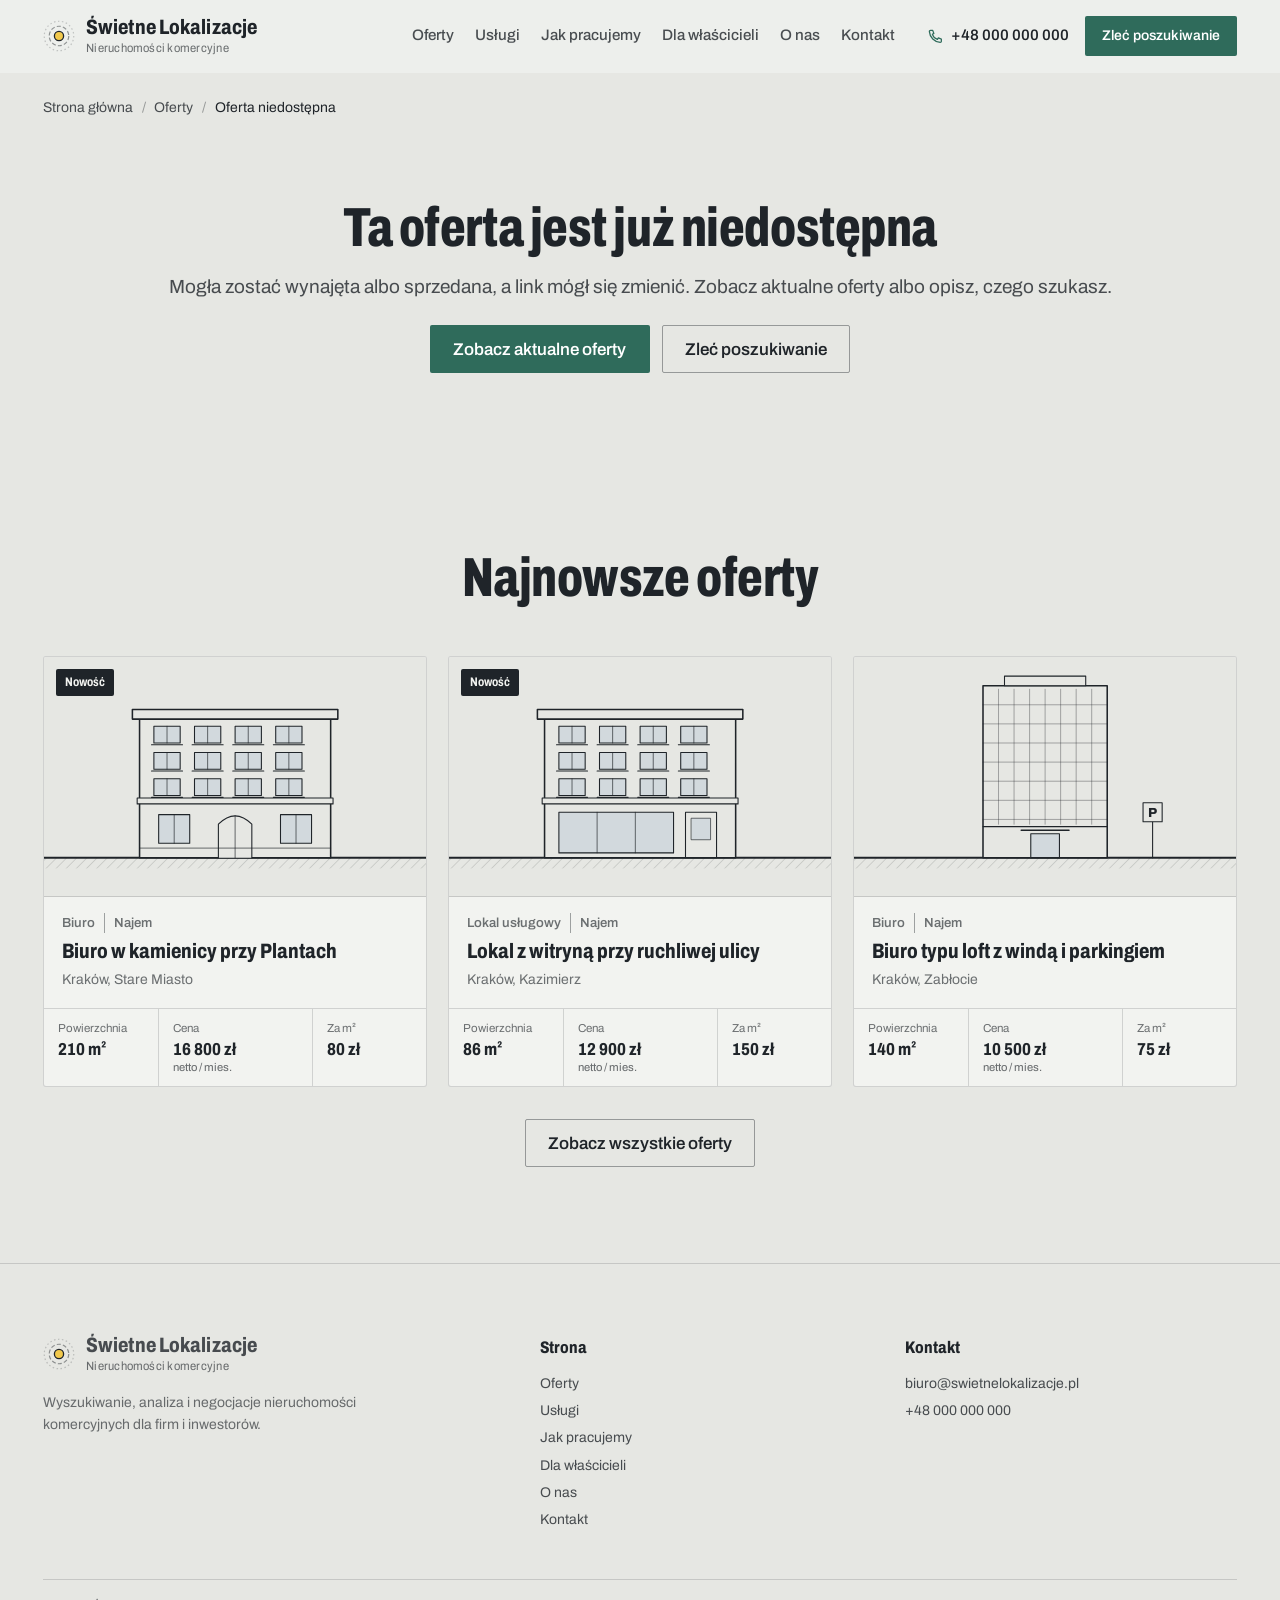
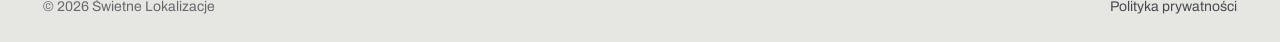
==== oferta.html @ 5cd1bf62 "etap 3" ====
<!doctype html>
<html lang="pl">
<head>
  <meta charset="utf-8">
  <meta name="viewport" content="width=device-width, initial-scale=1">
  <title>Oferta | Świetne Lokalizacje</title>
  <meta name="description" content="Oferta nieruchomości komercyjnej: parametry, opis, lokalizacja i kontakt z biurem.">
  <meta name="theme-color" content="#e6e7e3">
  <link rel="preload" href="fonts/archivo-latin.woff2" as="font" type="font/woff2" crossorigin>
  <link rel="stylesheet" href="css/tokens.css">
  <link rel="stylesheet" href="css/base.css">
  <link rel="stylesheet" href="css/header.css">
  <link rel="stylesheet" href="css/sections.css">
  <link rel="stylesheet" href="css/offers.css">
  <script src="js/offers-data.js" defer></script>
  <script src="js/offers-core.js" defer></script>
  <script src="js/header.js" defer></script>
  <script src="js/offer-detail.js" defer></script>
</head>
<body>
  <svg width="0" height="0" style="position:absolute" aria-hidden="true" focusable="false"><defs><pattern id="hatch-sm" width="6" height="6" patternUnits="userSpaceOnUse" patternTransform="rotate(45)"><line x1="0" y1="0" x2="0" y2="6" style="stroke:#1f2429;stroke-opacity:.32;stroke-width:.7"/></pattern></defs></svg>
  <a class="skip-link" href="#main">Przejdź do treści</a>

  <header class="site-header" data-header>
    <div class="site-header__inner">
      <!-- Znak i nazwa tymczasowe: do podmiany na logo klienta -->
      <a class="brand" href="index.html" aria-label="Świetne Lokalizacje, strona główna">
        <svg class="brand__mark" viewBox="0 0 32 32" aria-hidden="true">
          <circle cx="16" cy="16" r="14.75" fill="none" stroke="currentColor" stroke-opacity="0.22" stroke-width="1.2" stroke-dasharray="1.5 2.5"/>
          <circle cx="16" cy="16" r="9.75" fill="none" stroke="currentColor" stroke-opacity="0.45" stroke-width="1.2" stroke-dasharray="4 2.2"/>
          <circle cx="16" cy="16" r="4.6" fill="#f2c94c" stroke="currentColor" stroke-width="1.3"/>
        </svg>
        <span class="brand__text">
          <span class="brand__name">Świetne Lokalizacje</span>
          <span class="brand__tag">Nieruchomości komercyjne</span>
        </span>
      </a>

      <nav class="nav" aria-label="Główna nawigacja">
        <ul class="nav__list">
          <li><a href="oferty.html" aria-current="page">Oferty</a></li>
          <li><a href="index.html#uslugi">Usługi</a></li>
          <li><a href="index.html#jak-pracujemy">Jak pracujemy</a></li>
          <li><a href="index.html#dla-wlascicieli">Dla właścicieli</a></li>
          <li><a href="index.html#o-nas">O nas</a></li>
          <li><a href="index.html#kontakt">Kontakt</a></li>
        </ul>
      </nav>

      <div class="header-actions">
        <!-- Numer tymczasowy: do uzupełnienia danymi biura -->
        <a class="header-phone" href="tel:+48000000000" aria-label="Zadzwoń: +48 000 000 000">
          <svg viewBox="0 0 24 24" aria-hidden="true" fill="none" stroke="currentColor" stroke-width="1.8" stroke-linecap="round" stroke-linejoin="round"><path d="M5 3.5h3.2l1.6 4.2-2.1 1.4a11.5 11.5 0 0 0 7.2 7.2l1.4-2.1 4.2 1.6V19a1.6 1.6 0 0 1-1.7 1.6A16.6 16.6 0 0 1 3.4 5.2 1.6 1.6 0 0 1 5 3.5Z"/></svg>
          <span>+48&nbsp;000&nbsp;000&nbsp;000</span>
        </a>
        <a class="btn btn--primary btn--sm" href="index.html?cel=szukam#kontakt">Zleć poszukiwanie</a>
        <button class="nav-toggle" type="button" aria-expanded="false" aria-controls="mobile-menu" data-nav-toggle>
          <span class="nav-toggle__bars" aria-hidden="true"></span>
          <span data-nav-label>Menu</span>
        </button>
      </div>
    </div>

    <div class="mobile-menu" id="mobile-menu" hidden>
      <ul class="mobile-menu__list">
        <li><a href="oferty.html" aria-current="page">Oferty</a></li>
        <li><a href="index.html#uslugi">Usługi</a></li>
        <li><a href="index.html#jak-pracujemy">Jak pracujemy</a></li>
        <li><a href="index.html#dla-wlascicieli">Dla właścicieli</a></li>
        <li><a href="index.html#o-nas">O nas</a></li>
        <li><a href="index.html#kontakt">Kontakt</a></li>
      </ul>
      <div class="mobile-menu__actions">
        <a class="btn btn--primary" href="index.html?cel=szukam#kontakt">Zleć poszukiwanie</a>
        <a class="header-phone" href="tel:+48000000000">
          <svg viewBox="0 0 24 24" aria-hidden="true" fill="none" stroke="currentColor" stroke-width="1.8" stroke-linecap="round" stroke-linejoin="round"><path d="M5 3.5h3.2l1.6 4.2-2.1 1.4a11.5 11.5 0 0 0 7.2 7.2l1.4-2.1 4.2 1.6V19a1.6 1.6 0 0 1-1.7 1.6A16.6 16.6 0 0 1 3.4 5.2 1.6 1.6 0 0 1 5 3.5Z"/></svg>
          <span>+48&nbsp;000&nbsp;000&nbsp;000</span>
        </a>
      </div>
    </div>
  </header>

  <main id="main" class="offer-page" data-offer-page>
    <div class="container">
      <nav class="crumbs" aria-label="Ścieżka"><a href="index.html">Strona główna</a><a href="oferty.html" data-back>Oferty</a><span aria-current="page" data-o="crumb">Oferta</span></nav>
      <div data-o-body>
        <div class="offer-notice" data-o-notice role="note" hidden></div>
        <header class="offer-head">
          <p class="offer-head__meta" data-o="meta"></p>
          <h1 class="offer-head__title" data-o="title"></h1>
          <p class="offer-head__place" data-o="place"></p>
        </header>

        <div class="offer-layout">
          <div class="offer-main">
            <section class="gallery" aria-label="Galeria" data-gallery>
              <div class="gallery__stage" data-g-stage tabindex="0" role="group" aria-roledescription="galeria" aria-label="Galeria oferty. Strzałki zmieniają obraz, Enter otwiera pełny ekran.">
                <div class="gallery__item" data-g-item></div>
                <button class="gallery__nav gallery__nav--prev" type="button" data-g-prev aria-label="Poprzedni obraz"><svg viewBox="0 0 16 16" aria-hidden="true" fill="none" stroke="currentColor" stroke-width="1.7" stroke-linecap="round" stroke-linejoin="round"><path d="M10 3.5 5.5 8l4.5 4.5"/></svg></button>
                <button class="gallery__nav gallery__nav--next" type="button" data-g-next aria-label="Następny obraz"><svg viewBox="0 0 16 16" aria-hidden="true" fill="none" stroke="currentColor" stroke-width="1.7" stroke-linecap="round" stroke-linejoin="round"><path d="M6 3.5 10.5 8 6 12.5"/></svg></button>
                <button class="gallery__zoom" type="button" data-g-open aria-label="Pokaż na pełnym ekranie"><svg viewBox="0 0 16 16" aria-hidden="true" fill="none" stroke="currentColor" stroke-width="1.6" stroke-linecap="round" stroke-linejoin="round"><path d="M2.5 6V2.5H6M10 2.5h3.5V6M13.5 10v3.5H10M6 13.5H2.5V10"/></svg><span>Powiększ</span></button>
                <span class="gallery__count" data-g-count></span>
              </div>
              <p class="gallery__caption" data-g-caption></p>
              <div class="gallery__thumbs" data-g-thumbs role="group" aria-label="Miniatury"></div>
              <p class="gallery__note" data-g-note>Rysunki poglądowe. Zdjęcia pojawią się, gdy biuro doda je do oferty.</p>
            </section>

            <section class="offer-section" aria-labelledby="h-params">
              <h2 class="offer-section__title" id="h-params">Parametry</h2>
              <div class="params" data-o="params"></div>
            </section>

            <section class="offer-section" aria-labelledby="h-desc">
              <h2 class="offer-section__title" id="h-desc">Opis</h2>
              <div class="offer-desc" data-o="desc"></div>
              <ul class="features" data-o="features"></ul>
            </section>

            <section class="offer-section" aria-labelledby="h-loc">
              <h2 class="offer-section__title" id="h-loc">Lokalizacja</h2>
              <p class="loc-note" data-o="locnote"></p>
              <dl class="loc-grid" data-o="loc"></dl>
              <div class="map" data-map role="region" aria-label="Mapa okolicy, lokalizacja przybliżona"></div>
            </section>
          </div>

          <aside class="offer-aside" aria-label="Cena i kontakt">
            <div class="price-card">
              <p class="price-card__deal" data-o="deal"></p>
              <p class="price-card__price" data-o="price"></p>
              <p class="price-card__note" data-o="pricenote"></p>
              <dl class="price-card__facts" data-o="facts"></dl>
              <div class="price-card__actions" data-o-cta>
                <a class="btn btn--primary" href="#zapytanie" data-o="ask">Zapytaj o&nbsp;ofertę</a>
                <a class="btn btn--secondary" href="#" data-o="call">Zadzwoń</a>
              </div>
            </div>
            <div class="share">
              <h2 class="share__title">Wyślij komuś tę ofertę</h2>
              <div class="share__url">
                <input type="text" readonly data-share-url aria-label="Link do oferty">
                <button class="btn btn--secondary btn--sm" type="button" data-share-copy>Kopiuj link</button>
              </div>
              <div class="share__buttons">
                <a class="share__btn" href="#" data-share-wa target="_blank" rel="noopener">WhatsApp</a>
                <a class="share__btn" href="#" data-share-mail>E-mail</a>
                <a class="share__btn" href="#" data-share-sms>SMS</a>
                <button class="share__btn" type="button" data-share-native hidden>Inne aplikacje</button>
                <button class="share__btn" type="button" data-print>Drukuj lub PDF</button>
              </div>
            </div>
            <p class="offer-legal" data-o="legal"></p>
          </aside>
        </div>
      </div>
    </div>

    <section class="section section--raised" id="zapytanie" aria-labelledby="h-ask" data-o-ask>
      <div class="container split">
        <div>
          <h2 class="section-title" id="h-ask">Zapytaj o&nbsp;tę ofertę</h2>
          <p class="section-intro">Odpowiemy na pytania, prześlemy dokumenty i&nbsp;umówimy oględziny.</p>
          <p class="ask-offer" data-ask-offer></p>
          <ul class="contact-list">
            <li><span>E-mail</span><a href="#" data-ask-email></a></li>
            <li><span>Telefon</span><a href="#" data-ask-phone></a></li>
          </ul>
        </div>
        <form class="brief" data-ask novalidate>
          <div class="field-row">
            <div class="field">
              <label class="lbl" for="a-name">Imię i&nbsp;nazwisko</label>
              <input id="a-name" type="text" autocomplete="name" aria-describedby="ae-name">
              <p class="field-error" id="ae-name" data-error-for="a-name"></p>
            </div>
            <div class="field">
              <label class="lbl" for="a-company">Firma <span class="opt">(opcjonalnie)</span></label>
              <input id="a-company" type="text" autocomplete="organization">
            </div>
          </div>
          <div class="field-row">
            <div class="field">
              <label class="lbl" for="a-phone">Telefon</label>
              <input id="a-phone" type="tel" autocomplete="tel" inputmode="tel" aria-describedby="ae-phone">
              <p class="field-error" id="ae-phone" data-error-for="a-phone"></p>
            </div>
            <div class="field">
              <label class="lbl" for="a-email">E-mail</label>
              <input id="a-email" type="email" autocomplete="email" aria-describedby="ae-email">
              <p class="field-error" id="ae-email" data-error-for="a-email"></p>
            </div>
          </div>
          <div class="field">
            <label class="lbl" for="a-msg">Wiadomość</label>
            <textarea id="a-msg"></textarea>
          </div>
          <label class="consent"><input type="checkbox" id="a-consent" aria-describedby="ae-consent"><span>Zgadzam się na przetwarzanie moich danych w&nbsp;celu odpowiedzi na zapytanie. Szczegóły w&nbsp;<a href="#polityka-prywatnosci">polityce prywatności</a>.</span></label>
          <p class="field-error" id="ae-consent" data-error-for="a-consent"></p>
          <button class="btn btn--primary brief__submit" type="submit">Wyślij zapytanie</button>
          <p class="brief__status" data-ask-status role="status" aria-live="polite"></p>
        </form>
      </div>
    </section>

    <section class="section" aria-labelledby="h-similar" data-o-similar>
      <div class="container">
        <div class="section-head"><h2 class="section-title" id="h-similar">Podobne oferty</h2></div>
        <div class="offers-grid" data-o="similar"></div>
        <div class="offers-all"><a class="btn btn--secondary" href="oferty.html">Zobacz wszystkie oferty</a></div>
      </div>
    </section>

    <div class="offer-bar" data-o-bar>
      <a class="btn btn--secondary" href="#" data-o="bar-call">Zadzwoń</a>
      <a class="btn btn--primary" href="#zapytanie">Zapytaj o&nbsp;ofertę</a>
    </div>
  </main>

  <footer class="site-footer">
    <div class="container footer-grid">
      <div class="footer-about">
        <a class="brand" href="index.html" aria-label="Świetne Lokalizacje, strona główna">
          <svg class="brand__mark" viewBox="0 0 32 32" aria-hidden="true">
            <circle cx="16" cy="16" r="14.75" fill="none" stroke="currentColor" stroke-opacity="0.22" stroke-width="1.2" stroke-dasharray="1.5 2.5"/>
            <circle cx="16" cy="16" r="9.75" fill="none" stroke="currentColor" stroke-opacity="0.45" stroke-width="1.2" stroke-dasharray="4 2.2"/>
            <circle cx="16" cy="16" r="4.6" fill="#f2c94c" stroke="currentColor" stroke-width="1.3"/>
          </svg>
          <span class="brand__text">
            <span class="brand__name">Świetne Lokalizacje</span>
            <span class="brand__tag">Nieruchomości komercyjne</span>
          </span>
        </a>
        <p>Wyszukiwanie, analiza i&nbsp;negocjacje nieruchomości komercyjnych dla firm i&nbsp;inwestorów.</p>
      </div>
      <nav aria-label="Stopka">
        <h2>Strona</h2>
        <ul>
          <li><a href="oferty.html">Oferty</a></li>
          <li><a href="index.html#uslugi">Usługi</a></li>
          <li><a href="index.html#jak-pracujemy">Jak pracujemy</a></li>
          <li><a href="index.html#dla-wlascicieli">Dla właścicieli</a></li>
          <li><a href="index.html#o-nas">O nas</a></li>
          <li><a href="index.html#kontakt">Kontakt</a></li>
        </ul>
      </nav>
      <div>
        <h2>Kontakt</h2>
        <ul>
          <li><a href="mailto:biuro@swietnelokalizacje.pl">biuro@swietnelokalizacje.pl</a></li>
          <li><a href="tel:+48000000000">+48&nbsp;000&nbsp;000&nbsp;000</a></li>
        </ul>
      </div>
    </div>
    <div class="container">
      <div class="footer-bottom">
        <span>© 2026 Świetne Lokalizacje</span>
        <a href="#polityka-prywatnosci">Polityka prywatności</a>
      </div>
    </div>
  </footer>
  <dialog class="lightbox" data-lightbox aria-label="Galeria na pełnym ekranie">
    <div class="lightbox__stage" data-lb-stage></div>
    <span class="lightbox__count" data-lb-count></span>
    <p class="lightbox__caption" data-lb-caption></p>
    <button class="lightbox__close" type="button" data-lb-close aria-label="Zamknij">×</button>
    <button class="lightbox__nav lightbox__nav--prev" type="button" data-lb-prev aria-label="Poprzedni obraz"><svg viewBox="0 0 16 16" aria-hidden="true" fill="none" stroke="currentColor" stroke-width="1.7" stroke-linecap="round" stroke-linejoin="round"><path d="M10 3.5 5.5 8l4.5 4.5"/></svg></button>
    <button class="lightbox__nav lightbox__nav--next" type="button" data-lb-next aria-label="Następny obraz"><svg viewBox="0 0 16 16" aria-hidden="true" fill="none" stroke="currentColor" stroke-width="1.7" stroke-linecap="round" stroke-linejoin="round"><path d="M6 3.5 10.5 8 6 12.5"/></svg></button>
  </dialog>
</body>
</html>
---- css/tokens.css ----
/* =====================================================================
   Świetne Lokalizacje: tokeny projektu
   Kierunek: rysunek techniczny, beton i grafit, jeden krój (Archivo)
   w dwóch szerokościach. Paleta robocza, do potwierdzenia z logo klienta.
   ===================================================================== */

:root {
  /* --- Kolory bazowe ------------------------------------------------ */
  --paper: #e6e7e3;          /* beton: tło strony */
  --paper-raised: #f2f3f0;   /* karty i panele */
  --ink: #1f2429;            /* grafit: tekst i kreska rysunku */
  --patina: #2f6b5b;         /* zieleń przemysłowa: przyciski */
  --patina-deep: #23544a;    /* hover */
  --signal: #f2c94c;         /* żółty sygnałowy: zakreślacz na rysunku */
  --glass: #d2d9dd;          /* szyby na rysunku */

  /* --- Pochodne ------------------------------------------------------- */
  --ink-80: rgb(31 36 41 / 0.8);
  --ink-64: rgb(31 36 41 / 0.64);
  --ink-40: rgb(31 36 41 / 0.4);
  --ink-16: rgb(31 36 41 / 0.16);
  --ink-08: rgb(31 36 41 / 0.08);
  --on-patina: #ffffff;

  /* --- Typografia: Archivo, wąska odmiana na nagłówki ------------------ */
  --font-display: "Archivo", "Arial Narrow", "Helvetica Neue", Arial, sans-serif;
  --font-sans: "Archivo", "Helvetica Neue", Arial, system-ui, sans-serif;
  --stretch-display: 72%;
  --stretch-label: 80%;

  --text-xs: 0.75rem;     /* 12 */
  --text-sm: 0.875rem;    /* 14 */
  --text-base: 1.0625rem; /* 17 */
  --text-md: 1.1875rem;   /* 19 */
  --text-lg: 1.375rem;    /* 22 */
  --text-display: clamp(2.75rem, 1rem + 4.4vw, 6rem);

  --leading-tight: 0.94;
  --leading-snug: 1.3;
  --leading-body: 1.55;

  /* --- Odstępy -------------------------------------------------------- */
  --space-1: 0.25rem;
  --space-2: 0.5rem;
  --space-3: 0.75rem;
  --space-4: 1rem;
  --space-5: 1.5rem;
  --space-6: 2rem;
  --space-7: 3rem;
  --space-8: 4rem;
  --gutter: clamp(1.25rem, 0.6rem + 2.6vw, 3.5rem);
  --content-max: 88rem;

  /* --- Kształty, warstwy, ruch --------------------------------------- */
  --radius-sm: 2px;
  --radius-md: 3px;
  --header-h: 4.5rem;
  --z-header: 50;
  --ease-out: cubic-bezier(0.22, 1, 0.36, 1);
  --ease-in-out: cubic-bezier(0.65, 0, 0.35, 1);
  --focus-ring: 0 0 0 2px var(--paper), 0 0 0 4px var(--ink);
}
---- css/base.css ----
/* =====================================================================
   Font: Archivo (zmienny, oś wagi i szerokości), hostowany lokalnie,
   bez ładowania z Google. Dwa pliki: łaciński i z polskimi znakami.
   ===================================================================== */
@font-face {
  font-family: "Archivo";
  src: url("../fonts/archivo-latin.woff2") format("woff2");
  font-weight: 100 900;
  font-stretch: 62% 125%;
  font-style: normal;
  font-display: swap;
  unicode-range: U+0020-007E, U+00A0-00FF, U+2009, U+2013-2014, U+2018-201E, U+2022, U+2026, U+202F, U+2032-2033, U+20AC, U+2116, U+2122, U+2212;
}
@font-face {
  font-family: "Archivo";
  src: url("../fonts/archivo-pl.woff2") format("woff2");
  font-weight: 100 900;
  font-stretch: 62% 125%;
  font-style: normal;
  font-display: swap;
  unicode-range: U+0104-0107, U+0118-0119, U+0141-0144, U+015A-015B, U+0179-017C;
}

/* =====================================================================
   Reset i podstawy
   ===================================================================== */
*,
*::before,
*::after {
  box-sizing: border-box;
}

html {
  -webkit-text-size-adjust: 100%;
  text-size-adjust: 100%;
}

body {
  margin: 0;
  min-height: 100vh;
  background: var(--paper);
  color: var(--ink);
  font-family: var(--font-sans);
  font-size: var(--text-base);
  line-height: var(--leading-body);
  font-feature-settings: "kern" 1;
  -webkit-font-smoothing: antialiased;
  -moz-osx-font-smoothing: grayscale;
  text-rendering: optimizeLegibility;
}

img,
svg {
  display: block;
  max-width: 100%;
}

h1,
h2,
h3,
p {
  margin: 0;
}

ul {
  margin: 0;
  padding: 0;
  list-style: none;
}

a {
  color: inherit;
}

button {
  font: inherit;
  color: inherit;
}

:focus-visible {
  outline: none;
  box-shadow: var(--focus-ring);
  border-radius: var(--radius-sm);
}

.skip-link {
  position: absolute;
  left: var(--space-4);
  top: -3rem;
  z-index: 100;
  padding: var(--space-2) var(--space-4);
  background: var(--ink);
  color: var(--paper);
  text-decoration: none;
  border-radius: var(--radius-sm);
  transition: top 0.2s var(--ease-out);
}
.skip-link:focus {
  top: var(--space-3);
}

.visually-hidden {
  position: absolute !important;
  width: 1px;
  height: 1px;
  margin: -1px;
  padding: 0;
  overflow: hidden;
  clip: rect(0 0 0 0);
  white-space: nowrap;
  border: 0;
}

/* =====================================================================
   Przyciski
   ===================================================================== */
.btn {
  display: inline-flex;
  align-items: center;
  justify-content: center;
  gap: var(--space-2);
  min-height: 3rem;
  padding: 0 1.4rem;
  border: 1px solid transparent;
  border-radius: var(--radius-sm);
  font-family: var(--font-sans);
  font-size: var(--text-base);
  font-weight: 560;
  line-height: 1;
  text-decoration: none;
  white-space: nowrap;
  cursor: pointer;
  transition: background-color 0.18s ease, color 0.18s ease, border-color 0.18s ease;
}

.btn--primary {
  background: var(--patina);
  color: var(--on-patina);
}
.btn--primary:hover {
  background: var(--patina-deep);
}

.btn--secondary {
  border-color: var(--ink-40);
  color: var(--ink);
  background: transparent;
}
.btn--secondary:hover {
  border-color: var(--ink);
  background: var(--ink-08);
}

.btn--sm {
  min-height: 2.5rem;
  padding: 0 1rem;
  font-size: var(--text-sm);
}

@media (prefers-reduced-motion: reduce) {
  *,
  *::before,
  *::after {
    transition-duration: 0.01ms !important;
    animation-duration: 0.01ms !important;
    scroll-behavior: auto !important;
  }
}
---- css/header.css ----
/* =====================================================================
   Nagłówek
   ===================================================================== */
.site-header {
  position: sticky;
  top: 0;
  z-index: var(--z-header);
  background: rgb(237 240 236 / 0.94);
  -webkit-backdrop-filter: saturate(140%) blur(10px);
  backdrop-filter: saturate(140%) blur(10px);
  border-bottom: 1px solid transparent;
  transition: border-color 0.2s ease;
}
.site-header.is-scrolled {
  border-bottom-color: var(--ink-16);
}

.site-header__inner {
  display: flex;
  align-items: center;
  gap: var(--space-6);
  max-width: var(--content-max);
  height: var(--header-h);
  margin: 0 auto;
  padding: 0 var(--gutter);
}

/* --- Marka (tymczasowa, do podmiany na logo klienta) ------------------ */
.brand {
  display: inline-flex;
  align-items: center;
  gap: 0.7rem;
  margin-right: auto;
  text-decoration: none;
}
.brand__mark {
  width: 2rem;
  height: 2rem;
  flex: none;
  color: var(--ink);
}
.brand__text {
  display: grid;
  line-height: 1.05;
}
.brand__name {
  font-family: var(--font-display);
  font-size: 1.3rem;
  font-stretch: var(--stretch-label);
  font-weight: 760;
  letter-spacing: 0.005em;
}
.brand__tag {
  margin-top: 0.2rem;
  font-size: var(--text-xs);
  font-stretch: 92%;
  letter-spacing: 0.02em;
  color: var(--ink-64);
}

/* --- Nawigacja ---------------------------------------------------------- */
.nav__list {
  display: flex;
  gap: clamp(1rem, 0.2rem + 1.4vw, 1.9rem);
}
.nav__list a {
  position: relative;
  display: inline-block;
  padding: 0.4rem 0;
  font-size: 0.95rem;
  font-weight: 500;
  text-decoration: none;
  color: var(--ink-80);
  transition: color 0.18s ease;
}
.nav__list a::after {
  content: "";
  position: absolute;
  left: 0;
  right: 0;
  bottom: 0.1rem;
  height: 1px;
  background: currentColor;
  transform: scaleX(0);
  transform-origin: left;
  transition: transform 0.25s var(--ease-out);
}
.nav__list a:hover {
  color: var(--ink);
}
.nav__list a:hover::after {
  transform: scaleX(1);
}

.header-actions {
  display: flex;
  align-items: center;
  gap: var(--space-4);
}

.header-phone {
  display: inline-flex;
  align-items: center;
  gap: 0.45rem;
  font-size: 0.95rem;
  font-weight: 560;
  font-variant-numeric: tabular-nums;
  text-decoration: none;
  white-space: nowrap;
}
.header-phone svg {
  width: 1.05rem;
  height: 1.05rem;
  color: var(--patina);
}

.nav-toggle {
  display: none;
  align-items: center;
  gap: 0.5rem;
  min-height: 2.5rem;
  padding: 0 0.75rem;
  border: 1px solid var(--ink-40);
  border-radius: var(--radius-sm);
  background: transparent;
  font-size: var(--text-sm);
  font-weight: 560;
  cursor: pointer;
}
.nav-toggle__bars {
  position: relative;
  width: 1rem;
  height: 0.6rem;
}
.nav-toggle__bars::before,
.nav-toggle__bars::after {
  content: "";
  position: absolute;
  left: 0;
  right: 0;
  height: 1.5px;
  background: currentColor;
  transition: transform 0.22s var(--ease-out), top 0.22s var(--ease-out);
}
.nav-toggle__bars::before { top: 0; }
.nav-toggle__bars::after { top: calc(100% - 1.5px); }
.nav-toggle[aria-expanded="true"] .nav-toggle__bars::before {
  top: calc(50% - 0.75px);
  transform: rotate(45deg);
}
.nav-toggle[aria-expanded="true"] .nav-toggle__bars::after {
  top: calc(50% - 0.75px);
  transform: rotate(-45deg);
}

/* --- Menu mobilne ------------------------------------------------------- */
.mobile-menu {
  position: absolute;
  inset: 100% 0 auto 0;
  padding: var(--space-5) var(--gutter) var(--space-6);
  background: var(--paper);
  border-bottom: 1px solid var(--ink-16);
}
.mobile-menu[hidden] {
  display: none;
}
.mobile-menu__list a {
  display: block;
  padding: 0.55rem 0;
  font-family: var(--font-display);
  font-stretch: var(--stretch-display);
  font-weight: 760;
  font-size: 1.75rem;
  line-height: 1.2;
  text-decoration: none;
}
.mobile-menu__actions {
  display: flex;
  flex-wrap: wrap;
  align-items: center;
  gap: var(--space-4);
  margin-top: var(--space-5);
  padding-top: var(--space-5);
  border-top: 1px solid var(--ink-16);
}

@media (max-width: 1120px) {
  .nav {
    display: none;
  }
  .nav-toggle {
    display: inline-flex;
  }
}

@media (max-width: 720px) {
  .header-actions .btn,
  .header-phone span {
    display: none;
  }
  .header-phone {
    width: 2.5rem;
    height: 2.5rem;
    justify-content: center;
    border: 1px solid var(--ink-40);
    border-radius: var(--radius-sm);
  }
  .brand__tag {
    display: none;
  }
}

@media (min-width: 1121px) {
  .mobile-menu {
    display: none !important;
  }
}
---- css/sections.css ----
/* =====================================================================
   Strona główna: sekcje pod hero
   Język rysunku technicznego: cienkie linie podziału, tabelki jak
   w tabliczce rysunkowej, przerywana linia dla „możliwych” rzeczy.
   ===================================================================== */
html { scroll-behavior: smooth; }
[id] { scroll-margin-top: calc(var(--header-h) + 0.75rem); }

.container {
  max-width: var(--content-max);
  margin: 0 auto;
  padding: 0 var(--gutter);
}

.section {
  padding: clamp(4rem, 2rem + 5vw, 7rem) 0;
}
.section + .section { border-top: 1px solid var(--ink-16); }

.section-head {
  max-width: 44rem;
  margin: 0 auto clamp(2.25rem, 1.5rem + 2vw, 3.5rem);
  text-align: center;
}
.section-title {
  font-family: var(--font-display);
  font-size: clamp(2.25rem, 1.2rem + 2.8vw, 3.75rem);
  font-stretch: var(--stretch-display);
  font-weight: 800;
  line-height: 0.98;
  letter-spacing: -0.008em;
  text-wrap: balance;
}
.section-intro {
  margin-top: var(--space-4);
  font-size: var(--text-md);
  color: var(--ink-80);
  text-wrap: balance;
}
.h3 {
  font-family: var(--font-display);
  font-size: 1.5rem;
  font-stretch: var(--stretch-label);
  font-weight: 760;
  line-height: 1.1;
}
.text-link {
  display: inline-block;
  font-weight: 620;
  text-decoration: underline;
  text-decoration-thickness: 2px;
  text-decoration-color: var(--signal);
  text-underline-offset: 0.3em;
  transition: text-decoration-color 0.2s ease;
}
.text-link:hover { text-decoration-color: var(--ink); }

/* --- Dla kogo ----------------------------------------------------------------- */
.audiences {
  display: grid;
  grid-template-columns: repeat(3, minmax(0, 1fr));
}
.audience {
  display: flex;
  flex-direction: column;
  gap: var(--space-3);
  padding: 0 clamp(1.25rem, 0.5rem + 2vw, 2.5rem);
}
.audience + .audience { border-left: 1px solid var(--ink-16); }
.audience:first-child { padding-left: 0; }
.audience:last-child { padding-right: 0; }
.audience__icon { width: 3rem; height: 3rem; margin-bottom: var(--space-2); }
.audience__icon * { fill: none; stroke: var(--ink); stroke-width: 1.4; stroke-linecap: round; stroke-linejoin: round; }
.audience__icon .accent { fill: var(--signal); }
.audience p { color: var(--ink-80); }
.audience .text-link { margin-top: auto; padding-top: var(--space-2); }

/* --- Usługi ------------------------------------------------------------------ */
.services {
  display: grid;
  grid-template-columns: repeat(2, minmax(0, 1fr));
  gap: 0 clamp(2rem, 1rem + 3vw, 4.5rem);
}
.service {
  padding: var(--space-5) 0 var(--space-6);
  border-top: 2px solid var(--ink);
}
.service p { margin-top: var(--space-3); max-width: 34rem; color: var(--ink-80); }

/* --- Jak pracujemy (ciemny pas) -------------------------------------------- */
.section--dark {
  background: var(--ink);
  color: var(--paper);
  border-top: 0 !important;
}
.section--dark + .section { border-top: 0; }
.section--dark .section-intro { color: rgb(230 231 227 / 0.75); }
.steps {
  margin: 0;
  padding: 0;
  list-style: none;
  display: grid;
  grid-template-columns: repeat(5, minmax(0, 1fr));
  gap: 0 clamp(1rem, 0.4rem + 1.4vw, 2rem);
  counter-reset: step;
  /* łańcuch wymiarowy: jedna linia z kreskami przy każdym kroku */
  border-top: 1px solid rgb(230 231 227 / 0.45);
}
.step {
  position: relative;
  padding-top: var(--space-5);
  counter-increment: step;
}
.step::before {
  content: "";
  position: absolute;
  top: -7px;
  left: 0;
  width: 14px;
  height: 14px;
  background: linear-gradient(135deg, transparent 45%, var(--paper) 45%, var(--paper) 55%, transparent 55%);
}
.step__num {
  font-family: var(--font-display);
  font-size: 3rem;
  font-stretch: var(--stretch-display);
  font-weight: 800;
  line-height: 1;
  color: var(--signal);
}
.step__num::before { content: counter(step); }
.step h3 { margin-top: var(--space-3); color: var(--paper); font-size: 1.3rem; }
.step p { margin-top: var(--space-2); font-size: 0.98rem; color: rgb(230 231 227 / 0.75); }

/* --- Dla właścicieli --------------------------------------------------------- */
.section--raised { background: var(--paper-raised); }
.split {
  display: grid;
  grid-template-columns: minmax(0, 1fr) minmax(0, 1fr);
  gap: clamp(2rem, 1rem + 4vw, 6rem);
  align-items: start;
}
.split .section-title { text-align: left; }
.split .section-intro { text-align: left; }
.split__actions { display: flex; flex-wrap: wrap; gap: var(--space-3); margin-top: var(--space-6); }
.checklist {
  display: grid;
  grid-template-columns: repeat(2, minmax(0, 1fr));
  gap: 0 var(--space-6);
  border-top: 2px solid var(--ink);
}
.checklist li {
  display: flex;
  gap: 0.75rem;
  align-items: baseline;
  padding: 0.95rem 0;
  border-bottom: 1px solid var(--ink-16);
  font-weight: 560;
}
.checklist li::before {
  content: "";
  flex: none;
  width: 0.6rem;
  height: 0.6rem;
  transform: translateY(-0.05rem);
  background: var(--signal);
  box-shadow: inset 0 0 0 1px var(--ink);
}

/* --- O nas ------------------------------------------------------------------- */
.about p + p { margin-top: var(--space-4); }
.about p { max-width: 36rem; color: var(--ink-80); font-size: var(--text-md); }
.standards { border-top: 2px solid var(--ink); }
.standards h3 { padding: var(--space-4) 0 var(--space-2); font-size: 1.2rem; }
.standards li {
  padding: 0.9rem 0 0.9rem 1rem;
  border-bottom: 1px solid var(--ink-16);
  border-left: 3px solid var(--signal);
  margin-bottom: 0.5rem;
  background: var(--paper-raised);
}
.standards li strong { display: block; font-weight: 640; }
.standards li span { font-size: var(--text-sm); color: var(--ink-64); }
.standards a { font-weight: 600; }

/* --- Kontakt ----------------------------------------------------------------- */
.contact-list { margin-top: var(--space-6); border-top: 2px solid var(--ink); }
.contact-list li { padding: 0.9rem 0; border-bottom: 1px solid var(--ink-16); }
.contact-list span { display: block; font-size: 0.78rem; color: var(--ink-64); }
.contact-list a { font-size: 1.15rem; font-weight: 620; text-decoration: none; }
.contact-list a:hover { text-decoration: underline; text-decoration-color: var(--signal); text-decoration-thickness: 2px; }

.brief {
  padding: clamp(1.25rem, 0.8rem + 1.5vw, 2rem);
  background: var(--paper-raised);
  border: 1px solid var(--ink-16);
  border-radius: var(--radius-md);
}
.brief fieldset { margin: 0 0 1.1rem; padding: 0; border: 0; }
.brief legend, .brief label.lbl, .brief .lbl {
  display: block;
  margin-bottom: 0.4rem;
  font-size: var(--text-sm);
  font-weight: 620;
}
.brief .opt { font-weight: 450; color: var(--ink-64); }
.seg {
  display: flex;
  flex-wrap: wrap;
  gap: 0.4rem;
}
.seg label { position: relative; }
.seg input { position: absolute; opacity: 0; inset: 0; margin: 0; cursor: pointer; }
.seg span {
  display: inline-block;
  padding: 0.55rem 0.85rem;
  border: 1px solid var(--ink-40);
  border-radius: var(--radius-sm);
  font-size: var(--text-sm);
  font-weight: 560;
  transition: background-color 0.15s ease, color 0.15s ease, border-color 0.15s ease;
}
.seg input:checked + span { background: var(--ink); border-color: var(--ink); color: var(--paper-raised); }
.seg input:focus-visible + span { box-shadow: var(--focus-ring); }

.field-row {
  display: grid;
  grid-template-columns: repeat(2, minmax(0, 1fr));
  gap: 0 1rem;
}
.field { margin-bottom: 1.1rem; }
.field input,
.field select,
.field textarea {
  width: 100%;
  min-height: 2.9rem;
  padding: 0.6rem 0.75rem;
  border: 1px solid var(--ink-40);
  border-radius: var(--radius-sm);
  background: #fbfbfa;
  font: inherit;
  font-size: 1rem;
  color: var(--ink);
}
.field textarea { min-height: 6.5rem; resize: vertical; }
.field input:focus,
.field select:focus,
.field textarea:focus { outline: none; border-color: var(--ink); box-shadow: 0 0 0 3px rgb(242 201 76 / 0.6); }
.field [aria-invalid="true"] { border-color: #a1271d; }
.field-error { min-height: 0; margin-top: 0.3rem; font-size: 0.82rem; color: #8c1d18; }
.field-error:empty { display: none; }

.consent {
  display: flex;
  gap: 0.6rem;
  align-items: flex-start;
  margin: 0.4rem 0 0.2rem;
  font-size: 0.88rem;
  color: var(--ink-80);
}
.consent input { width: 1.1rem; height: 1.1rem; margin-top: 0.15rem; accent-color: var(--ink); flex: none; }
.brief__submit { margin-top: 1.1rem; width: 100%; }
.brief__status { margin-top: 0.9rem; font-size: 0.92rem; }
.brief__status:empty { display: none; }
.brief__status.is-error { color: #8c1d18; }
.brief__status.is-info {
  padding: 0.8rem 0.95rem;
  border-left: 3px solid var(--signal);
  background: rgb(242 201 76 / 0.15);
  color: var(--ink);
}

/* --- Stopka ------------------------------------------------------------------- */
.site-footer {
  padding: clamp(3rem, 2rem + 3vw, 4.5rem) 0 var(--space-5);
  border-top: 1px solid var(--ink-16);
  font-size: var(--text-sm);
}
.footer-grid {
  display: grid;
  grid-template-columns: 1.4fr 1fr 1fr;
  gap: var(--space-6);
}
.footer-about p { max-width: 24rem; margin-top: var(--space-4); color: var(--ink-64); }
.site-footer h2 {
  margin-bottom: var(--space-3);
  font-family: var(--font-display);
  font-size: 1.05rem;
  font-stretch: var(--stretch-label);
  font-weight: 760;
}
.site-footer li + li { margin-top: 0.35rem; }
.site-footer a { text-decoration: none; color: var(--ink-80); }
.site-footer a:hover { color: var(--ink); text-decoration: underline; text-decoration-color: var(--signal); text-decoration-thickness: 2px; }
.footer-bottom {
  display: flex;
  flex-wrap: wrap;
  justify-content: space-between;
  gap: var(--space-3);
  margin-top: var(--space-7);
  padding-top: var(--space-4);
  border-top: 1px solid var(--ink-16);
  color: var(--ink-64);
}

/* --- Węższe ekrany ------------------------------------------------------------ */
@media (max-width: 1080px) {
  .steps { grid-template-columns: repeat(3, minmax(0, 1fr)); gap: var(--space-6) var(--space-5); border-top: 0; }
  .step { border-top: 1px solid rgb(230 231 227 / 0.45); }
  .step::before { top: -7px; }
}

@media (max-width: 860px) {
  .audiences { grid-template-columns: 1fr; }
  .audience { padding: var(--space-5) 0; }
  .audience + .audience { border-left: 0; border-top: 1px solid var(--ink-16); }
  .split { grid-template-columns: 1fr; }
  .services { grid-template-columns: 1fr; }
  .footer-grid { grid-template-columns: 1fr 1fr; }
  .footer-about { grid-column: 1 / -1; }
}

@media (max-width: 620px) {
  .steps { grid-template-columns: 1fr; }
  .checklist { grid-template-columns: 1fr; }
  .field-row { grid-template-columns: 1fr; }
  .footer-grid { grid-template-columns: 1fr; }
}

@media (prefers-reduced-motion: reduce) {
  html { scroll-behavior: auto; }
}
---- css/offers.css ----
/* =====================================================================
   Oferty: karty, lista z filtrami, karta oferty, galeria, wydruk
   ===================================================================== */
/* --- Oferty -------------------------------------------------------------------- */
.offers-tabs {
  display: flex;
  flex-wrap: wrap;
  justify-content: center;
  gap: 0.25rem 1.5rem;
  margin: 0 auto var(--space-6);
}
.offers-tabs button {
  display: inline-flex;
  align-items: baseline;
  gap: 0.4rem;
  padding: 0.45rem 0.1rem;
  border: 0;
  border-bottom: 3px solid transparent;
  background: none;
  font-family: var(--font-display);
  font-size: 1.05rem;
  font-stretch: var(--stretch-label);
  font-weight: 700;
  color: var(--ink-64);
  cursor: pointer;
  transition: color 0.2s ease, border-color 0.2s ease;
}
.offers-tabs button:hover { color: var(--ink); }
.offers-tabs button[aria-pressed="true"] { color: var(--ink); border-bottom-color: var(--signal); }
.offers-tabs .count { font-size: 0.8rem; font-weight: 560; color: var(--ink-64); font-variant-numeric: tabular-nums; }

.offers-grid {
  display: grid;
  grid-template-columns: repeat(3, minmax(0, 1fr));
  gap: clamp(1rem, 0.5rem + 1vw, 1.5rem);
}

.offer {
  position: relative;
  display: flex;
  flex-direction: column;
  background: var(--paper-raised);
  border: 1px solid var(--ink-16);
  border-radius: var(--radius-md);
  overflow: hidden;
  transition: border-color 0.2s ease;
}
.offer:hover { border-color: var(--ink-40); }
.offer__media {
  position: relative;
  aspect-ratio: 16 / 10;
  background: var(--paper);
  border-bottom: 1px solid var(--ink-16);
}
.offer__media img { width: 100%; height: 100%; object-fit: cover; }
.offer__badge {
  position: absolute;
  top: 0.75rem;
  left: 0.75rem;
  padding: 0.25rem 0.55rem;
  background: var(--ink);
  color: var(--paper-raised);
  border-radius: var(--radius-sm);
  font-size: 0.78rem;
  font-stretch: var(--stretch-label);
  font-weight: 700;
  letter-spacing: 0.01em;
}
.offer__badge--muted { background: var(--paper-raised); color: var(--ink-64); box-shadow: inset 0 0 0 1px var(--ink-40); }
.offer__body { padding: 1rem 1.15rem 1.1rem; }
.offer__meta {
  display: flex;
  flex-wrap: wrap;
  font-size: 0.82rem;
  font-weight: 560;
  color: var(--ink-64);
}
.offer__meta span + span { margin-left: 0.55rem; padding-left: 0.55rem; border-left: 1px solid var(--ink-40); }
.offer__title {
  margin-top: 0.4rem;
  font-family: var(--font-display);
  font-size: 1.3rem;
  font-stretch: var(--stretch-label);
  font-weight: 760;
  line-height: 1.15;
  text-wrap: balance;
}
.offer__link { text-decoration: none; }
.offer__link::after { content: ""; position: absolute; inset: 0; }
.offer:hover .offer__link {
  text-decoration: underline;
  text-decoration-thickness: 2px;
  text-decoration-color: var(--signal);
  text-underline-offset: 0.2em;
}
.offer__place { margin-top: 0.35rem; font-size: var(--text-sm); color: var(--ink-64); }
.offer__specs {
  display: grid;
  grid-template-columns: 1fr 1.35fr 1fr;
  margin: auto 0 0;
  border-top: 1px solid var(--ink-16);
}
.offer__specs div { padding: 0.65rem 0.9rem 0.75rem; }
.offer__specs div + div { border-left: 1px solid var(--ink-16); }
.offer__specs dt { font-size: 0.72rem; color: var(--ink-64); }
.offer__specs dd {
  margin: 0.15rem 0 0;
  font-family: var(--font-display);
  font-size: 1.08rem;
  font-stretch: var(--stretch-label);
  font-weight: 760;
  font-variant-numeric: tabular-nums lining-nums;
  line-height: 1.15;
}
.offer__specs small {
  display: block;
  margin-top: 0.1rem;
  font-family: var(--font-sans);
  font-size: 0.7rem;
  font-stretch: 100%;
  font-weight: 450;
  color: var(--ink-64);
}

/* rysunek typu zamiast zdjęcia */
.type-drawing { display: block; width: 100%; height: 100%; }
.type-drawing * { fill: none; stroke: var(--ink); stroke-linecap: round; stroke-linejoin: round; }
.type-drawing .lw0 { stroke-width: 0.55; }
.type-drawing .lw1 { stroke-width: 0.9; }
.type-drawing .lw2 { stroke-width: 1.3; }
.type-drawing .lw3 { stroke-width: 1.7; }
.type-drawing .t60 { stroke-opacity: 0.55; }
.type-drawing .t45 { stroke-opacity: 0.4; }
.type-drawing .fill { fill: var(--paper); }
.type-drawing .glass { fill: var(--glass); }
.type-drawing .awning { fill: #ece0b5; }
.type-drawing .flag { fill: var(--signal); }
.type-drawing .hatch { fill: url(#hatch-sm); stroke: none; }
.type-drawing .dash { fill: rgb(242 201 76 / 0.12); stroke-width: 1; stroke-dasharray: 5 3.5; }
.type-drawing .dash-fine { stroke-width: 0.6; stroke-dasharray: 2.5 3.5; stroke-opacity: 0.6; }
.type-drawing .sign { fill: var(--ink); stroke: none; font-family: var(--font-sans); font-size: 11px; font-weight: 800; }
.offer:hover .type-drawing .fill { fill: #f1e4b0; transition: fill 0.25s ease; }

/* zaproszenie: przy kilku ofertach i przy braku ofert */
.offers-invite {
  display: flex;
  flex-direction: column;
  justify-content: center;
  align-items: flex-start;
  gap: var(--space-3);
  padding: clamp(1.5rem, 1rem + 1.5vw, 2.5rem);
  border: 1.5px dashed var(--ink-40);
  border-radius: var(--radius-md);
  background: rgb(242 201 76 / 0.08);
}
.offers-invite h3 {
  font-family: var(--font-display);
  font-size: 1.6rem;
  font-stretch: var(--stretch-label);
  font-weight: 780;
  line-height: 1.1;
  text-wrap: balance;
}
.offers-invite p { max-width: 34rem; color: var(--ink-80); }
.offers-invite .btn { margin-top: var(--space-2); }
.offers-grid.is-few .offers-invite { grid-column: span 2; }
.offers-grid.is-few .offer + .offer + .offers-invite { grid-column: span 1; }
.offers-grid.is-empty { grid-template-columns: 1fr; }
.offers-grid.is-empty .offers-invite { align-items: center; text-align: center; padding: clamp(2.5rem, 1.5rem + 3vw, 4.5rem); }

.offers-showall { grid-column: 1 / -1; justify-self: center; }

.offers-more {
  margin-top: var(--space-6);
  text-align: center;
  color: var(--ink-80);
}


/* --- Rzut poglądowy (galeria) -------------------------------------------- */
.plan { display: block; width: 100%; height: 100%; }
.plan * { fill: none; stroke: var(--ink); stroke-linecap: square; stroke-linejoin: miter; }
.plan .room { fill: var(--paper-raised); stroke: none; }
.plan .wall { stroke-width: 3.4; }
.plan .part { stroke-width: 1.3; }
.plan .cut { stroke: var(--paper); stroke-width: 5.2; stroke-linecap: butt; }
.plan .cut-in { stroke: var(--paper-raised); stroke-width: 2.6; stroke-linecap: butt; }
.plan .glass-line { stroke-width: 0.7; }
.plan .door { stroke-width: 0.9; }
.plan .swing { stroke-width: 0.6; stroke-dasharray: 2 1.6; }
.plan .stair { stroke-width: 0.6; }
.plan .col { fill: var(--ink); stroke: none; }
.plan .dim { stroke-width: 0.6; }
.plan .tick { stroke-width: 0.9; stroke-linecap: round; }
.plan .north { fill: var(--ink); stroke: none; }
.plan .dash-fine { stroke-width: 0.6; stroke-dasharray: 2.5 3; }
.plan .plot-line { fill: var(--paper-raised); stroke-width: 1.4; stroke-dasharray: 9 3 2 3; }
.plan .stake { fill: var(--paper-raised); stroke-width: 1; }
.plan .envelope { fill: rgb(242 201 76 / 0.28); stroke-width: 1; stroke-dasharray: 5 3; }
.plan text { stroke: none; fill: var(--ink); font-family: var(--font-sans); }
.plan .pl-label { font-size: 7.6px; font-stretch: 80%; font-weight: 700; }
.plan .pl-label--sm { font-size: 6.2px; }
.plan .pl-area { font-size: 6.4px; font-weight: 450; fill: var(--ink-64); }
.plan .pl-area--sm { font-size: 5.4px; }
.plan .pl-dim { font-size: 6px; font-weight: 620; font-stretch: 85%; }
.plan .pl-note { font-size: 5.6px; font-weight: 450; fill: var(--ink-64); }

/* --- Okruszki i nagłówek podstrony ----------------------------------------- */
.crumbs {
  display: flex;
  flex-wrap: wrap;
  gap: 0.25rem 0;
  padding: var(--space-5) 0 0;
  font-size: var(--text-sm);
  color: var(--ink-64);
}
.crumbs a { color: var(--ink-80); text-decoration: none; }
.crumbs a:hover { text-decoration: underline; text-decoration-color: var(--signal); text-decoration-thickness: 2px; }
.crumbs > * + *::before { content: "/"; margin: 0 0.55rem; color: var(--ink-40); }
.crumbs [aria-current] { color: var(--ink); max-width: 36ch; overflow: hidden; text-overflow: ellipsis; white-space: nowrap; }

.page-head { padding: clamp(1.5rem, 1rem + 2vw, 2.75rem) 0 var(--space-5); text-align: center; }
.page-title {
  font-family: var(--font-display);
  font-size: clamp(2.6rem, 1.3rem + 3.6vw, 4.6rem);
  font-stretch: var(--stretch-display);
  font-weight: 800;
  line-height: 0.95;
}
.page-intro { max-width: 40rem; margin: var(--space-4) auto 0; font-size: var(--text-md); color: var(--ink-80); text-wrap: balance; }

/* --- Lista ofert: filtry --------------------------------------------------- */
.filters { margin-bottom: var(--space-4); }
.filters .offers-tabs { margin-bottom: var(--space-5); }
.filters-toggle { display: none; }
.filters-panel__head,
.filters-panel__foot { display: none; }
.filters-grid {
  display: grid;
  grid-template-columns: auto minmax(10rem, 1fr) minmax(11rem, 1.1fr) minmax(11rem, 1fr) minmax(12rem, 1.4fr);
  border: 1px solid var(--ink-16);
  border-radius: var(--radius-md);
  background: var(--paper-raised);
}
.fcell { margin: 0; padding: 0.75rem 1rem 0.9rem; border: 0; min-width: 0; }
.fcell + .fcell { border-left: 1px solid var(--ink-16); }
.fcell legend, .fcell .lbl, .fcell label {
  display: block;
  margin-bottom: 0.4rem;
  padding: 0;
  font-size: 0.78rem;
  font-weight: 620;
  color: var(--ink-80);
}
.fcell legend { float: left; width: 100%; }
.fcell legend + * { clear: both; }
.fcell input, .fcell select {
  width: 100%;
  min-height: 2.5rem;
  padding: 0.4rem 0.6rem;
  border: 1px solid var(--ink-40);
  border-radius: var(--radius-sm);
  background: #fbfbfa;
  font: inherit;
  font-size: 0.95rem;
  color: var(--ink);
}
.fcell input:focus, .fcell select:focus { outline: none; border-color: var(--ink); box-shadow: 0 0 0 3px rgb(242 201 76 / 0.6); }
.fcell input:disabled { background: var(--paper); color: var(--ink-40); cursor: not-allowed; }
.fcell .seg span { padding: 0.45rem 0.7rem; }
.range { display: grid; grid-template-columns: 1fr 1fr; gap: 0.4rem; }
.fhint { margin-top: 0.3rem; font-size: 0.75rem; color: var(--ink-64); }

.results-bar {
  display: flex;
  flex-wrap: wrap;
  align-items: center;
  gap: var(--space-3) var(--space-4);
  margin: var(--space-5) 0 var(--space-5);
}
.results-count {
  font-family: var(--font-display);
  font-size: 1.35rem;
  font-stretch: var(--stretch-label);
  font-weight: 780;
}
.chips { display: flex; flex-wrap: wrap; gap: 0.4rem; margin-right: auto; }
.chip {
  display: inline-flex;
  align-items: center;
  gap: 0.45rem;
  padding: 0.3rem 0.4rem 0.3rem 0.7rem;
  border: 1px solid var(--ink-40);
  border-radius: 999px;
  background: rgb(242 201 76 / 0.22);
  font-size: 0.85rem;
  font-weight: 560;
  cursor: pointer;
}
.chip span { display: inline-grid; place-items: center; width: 1.2rem; height: 1.2rem; border-radius: 50%; background: var(--ink); color: var(--paper-raised); font-size: 0.85rem; line-height: 1; }
.chip:hover { border-color: var(--ink); }
.reset-link { border: 0; background: none; padding: 0.3rem 0; font-size: 0.9rem; font-weight: 600; text-decoration: underline; text-decoration-color: var(--signal); text-decoration-thickness: 2px; text-underline-offset: 0.25em; cursor: pointer; }
.sort { display: flex; align-items: center; gap: 0.5rem; font-size: 0.9rem; color: var(--ink-80); }
.sort select { min-height: 2.4rem; padding: 0.3rem 0.5rem; border: 1px solid var(--ink-40); border-radius: var(--radius-sm); background: #fbfbfa; font: inherit; font-size: 0.92rem; }
.invite-actions { display: flex; flex-wrap: wrap; gap: var(--space-3); margin-top: var(--space-2); }
.offers-grid.is-empty .invite-actions { justify-content: center; }
.offers-invite h2 { font-family: var(--font-display); font-size: 1.75rem; font-stretch: var(--stretch-label); font-weight: 780; line-height: 1.1; text-wrap: balance; }

.offmarket {
  display: grid;
  grid-template-columns: minmax(0, 1.3fr) auto;
  align-items: center;
  gap: var(--space-5);
  margin: clamp(3rem, 2rem + 3vw, 5rem) 0 clamp(4rem, 2rem + 4vw, 6rem);
  padding: clamp(1.5rem, 1rem + 2vw, 2.5rem);
  border-top: 2px solid var(--ink);
  background: var(--paper-raised);
}
.offmarket h2 { font-family: var(--font-display); font-size: clamp(1.6rem, 1rem + 1.6vw, 2.3rem); font-stretch: var(--stretch-display); font-weight: 800; line-height: 1; }
.offmarket p { margin-top: var(--space-3); max-width: 40rem; color: var(--ink-80); }

/* --- Karta oferty ---------------------------------------------------------- */
.offer-notice {
  margin-top: var(--space-5);
  padding: 0.85rem 1.1rem;
  border-left: 4px solid var(--signal);
  background: rgb(242 201 76 / 0.18);
}
.offer-head { padding: var(--space-5) 0 var(--space-5); }
.offer-head__meta { display: flex; flex-wrap: wrap; align-items: center; gap: 0.35rem 0; font-size: 0.9rem; font-weight: 560; color: var(--ink-64); }
.offer-head__meta span + span { margin-left: 0.6rem; padding-left: 0.6rem; border-left: 1px solid var(--ink-40); }
.offer-head__meta .offer-head__badge { padding: 0.15rem 0.5rem; border-left: 0; border-radius: var(--radius-sm); background: var(--ink); color: var(--paper-raised); font-weight: 700; font-stretch: var(--stretch-label); }
.offer-head__meta .offer-head__badge.is-muted { background: transparent; color: var(--ink-64); box-shadow: inset 0 0 0 1px var(--ink-40); }
.offer-head__title {
  margin-top: 0.55rem;
  max-width: 22em;
  font-family: var(--font-display);
  font-size: clamp(2.1rem, 1.2rem + 2.6vw, 3.6rem);
  font-stretch: var(--stretch-display);
  font-weight: 800;
  line-height: 0.98;
  text-wrap: balance;
}
.offer-head__place { margin-top: 0.6rem; font-size: var(--text-md); color: var(--ink-80); }

.offer-layout {
  display: grid;
  grid-template-columns: minmax(0, 1fr) 22.5rem;
  gap: clamp(1.5rem, 1rem + 2vw, 3rem);
  align-items: start;
  padding-bottom: clamp(3rem, 2rem + 3vw, 5rem);
}

/* galeria */
.gallery__stage {
  position: relative;
  aspect-ratio: 16 / 10;
  background: var(--paper);
  border: 1px solid var(--ink-16);
  border-radius: var(--radius-md);
  overflow: hidden;
  cursor: zoom-in;
  touch-action: pan-y;
}
.gallery__item { position: absolute; inset: 0; display: grid; place-items: center; }
.gallery__item.is-plan { background: var(--paper); }
.gallery__item svg, .gallery__item img { width: 100%; height: 100%; object-fit: cover; }
.gallery__nav {
  position: absolute;
  top: 50%;
  display: grid;
  place-items: center;
  width: 2.75rem;
  height: 2.75rem;
  margin-top: -1.375rem;
  border: 1px solid var(--ink-40);
  border-radius: 50%;
  background: rgb(242 243 240 / 0.92);
  cursor: pointer;
}
.gallery__nav svg { width: 1.1rem; height: 1.1rem; }
.gallery__nav--prev { left: 0.75rem; }
.gallery__nav--next { right: 0.75rem; }
.gallery__nav:hover { background: var(--paper-raised); border-color: var(--ink); }
.gallery__zoom {
  position: absolute;
  right: 0.75rem;
  bottom: 0.75rem;
  display: inline-flex;
  align-items: center;
  gap: 0.4rem;
  padding: 0.4rem 0.7rem;
  border: 1px solid var(--ink-40);
  border-radius: var(--radius-sm);
  background: rgb(242 243 240 / 0.92);
  font-size: 0.82rem;
  font-weight: 620;
  cursor: pointer;
}
.gallery__zoom svg { width: 0.95rem; height: 0.95rem; }
.gallery__count {
  position: absolute;
  left: 0.75rem;
  bottom: 0.75rem;
  padding: 0.25rem 0.55rem;
  border-radius: var(--radius-sm);
  background: var(--ink);
  color: var(--paper-raised);
  font-size: 0.78rem;
  font-weight: 700;
  font-variant-numeric: tabular-nums;
}
.gallery-single .gallery__nav, .gallery-single .gallery__thumbs { display: none; }
.gallery__caption { margin-top: 0.6rem; font-size: 0.88rem; font-weight: 560; color: var(--ink-80); }
.gallery__thumbs {
  display: grid;
  grid-template-columns: repeat(auto-fill, minmax(6.5rem, 1fr));
  gap: 0.5rem;
  margin-top: 0.6rem;
}
.gallery__thumb {
  aspect-ratio: 16 / 10;
  padding: 0;
  border: 1px solid var(--ink-16);
  border-radius: var(--radius-sm);
  background: var(--paper);
  overflow: hidden;
  cursor: pointer;
}
.gallery__thumb svg, .gallery__thumb img { width: 100%; height: 100%; object-fit: cover; pointer-events: none; }
.gallery__thumb[aria-current="true"] { border: 2px solid var(--ink); box-shadow: inset 0 -3px 0 var(--signal); }
.gallery__note { margin-top: 0.6rem; font-size: 0.8rem; color: var(--ink-64); }

/* sekcje treści */
.offer-section { margin-top: clamp(2.25rem, 1.5rem + 2vw, 3.25rem); }
.offer-section__title {
  padding-bottom: 0.6rem;
  border-bottom: 2px solid var(--ink);
  font-family: var(--font-display);
  font-size: 1.75rem;
  font-stretch: var(--stretch-display);
  font-weight: 800;
}
.params { display: grid; grid-template-columns: repeat(2, minmax(0, 1fr)); gap: var(--space-5) var(--space-6); margin-top: var(--space-5); }
.params__group h3 { font-family: var(--font-display); font-size: 1.05rem; font-stretch: var(--stretch-label); font-weight: 760; }
.params__group dl { margin: 0.5rem 0 0; }
.params__group dl > div { display: grid; grid-template-columns: minmax(8rem, 0.9fr) 1.1fr; gap: 0.75rem; padding: 0.5rem 0; border-bottom: 1px solid var(--ink-16); }
.params__group dt { font-size: 0.9rem; color: var(--ink-64); }
.params__group dd { margin: 0; font-size: 0.95rem; font-weight: 560; }
.offer-desc { margin-top: var(--space-5); }
.offer-desc p { max-width: 42rem; font-size: var(--text-md); color: var(--ink-80); }
.offer-desc p + p { margin-top: var(--space-4); }
.features { display: grid; grid-template-columns: repeat(2, minmax(0, 1fr)); gap: 0 var(--space-6); margin-top: var(--space-5); }
.features li { display: flex; gap: 0.65rem; align-items: baseline; padding: 0.7rem 0; border-bottom: 1px solid var(--ink-16); font-weight: 560; }
.features li::before { content: ""; flex: none; width: 0.6rem; height: 0.6rem; background: var(--signal); box-shadow: inset 0 0 0 1px var(--ink); }
.loc-note { margin-top: var(--space-4); color: var(--ink-80); }
.loc-grid { display: grid; grid-template-columns: repeat(4, minmax(0, 1fr)); margin: var(--space-4) 0 0; border-top: 1px solid var(--ink-16); border-bottom: 1px solid var(--ink-16); }
.loc-grid > div { padding: 0.8rem 1rem 0.9rem 0; }
.loc-grid > div + div { padding-left: 1rem; border-left: 1px solid var(--ink-16); }
.loc-grid dt { font-size: 0.78rem; color: var(--ink-64); }
.loc-grid dd { margin: 0.2rem 0 0; font-weight: 600; line-height: 1.35; }
.map {
  position: relative;
  height: clamp(18rem, 12rem + 18vw, 26rem);
  margin-top: var(--space-5);
  border: 1px solid var(--ink-16);
  border-radius: var(--radius-md);
  overflow: hidden;
  background: var(--paper-raised) repeating-linear-gradient(45deg, transparent 0 9px, rgb(31 36 41 / 0.04) 9px 10px);
}
.map.is-fallback { display: grid; place-items: center; height: auto; min-height: 9rem; padding: var(--space-5); }
.map__fallback { max-width: 30rem; text-align: center; color: var(--ink-80); }
.map__fallback .text-link { margin-top: var(--space-3); }

/* panel ceny */
.offer-aside { position: sticky; top: calc(var(--header-h) + 1rem); display: grid; gap: var(--space-4); }
.price-card { padding: 1.25rem 1.35rem 1.35rem; background: var(--paper-raised); border: 1px solid var(--ink-16); border-top: 3px solid var(--ink); border-radius: var(--radius-md); }
.price-card__deal { font-size: 0.85rem; font-weight: 560; color: var(--ink-64); }
.price-card__price { margin-top: 0.3rem; font-family: var(--font-display); font-size: 2.35rem; font-stretch: var(--stretch-display); font-weight: 800; line-height: 1; font-variant-numeric: tabular-nums lining-nums; }
.price-card__note { margin-top: 0.35rem; font-size: 0.9rem; color: var(--ink-80); }
.price-card__facts { display: grid; grid-template-columns: 1fr 1fr; margin: var(--space-4) 0 0; border-top: 1px solid var(--ink-16); }
.price-card__facts > div { padding: 0.6rem 0; border-bottom: 1px solid var(--ink-16); }
.price-card__facts > div:nth-child(even) { padding-left: 0.9rem; border-left: 1px solid var(--ink-16); }
.price-card__facts dt { font-size: 0.75rem; color: var(--ink-64); }
.price-card__facts dd { margin: 0.1rem 0 0; font-weight: 650; font-variant-numeric: tabular-nums; }
.price-card__actions { display: grid; gap: 0.5rem; margin-top: var(--space-4); }
.share { padding: 1.1rem 1.2rem 1.2rem; border: 1px solid var(--ink-16); border-radius: var(--radius-md); }
.share__title { font-family: var(--font-display); font-size: 1.1rem; font-stretch: var(--stretch-label); font-weight: 760; }
.share__url { display: grid; grid-template-columns: minmax(0, 1fr) auto; gap: 0.4rem; margin-top: 0.7rem; }
.share__url input { min-width: 0; min-height: 2.5rem; padding: 0.4rem 0.6rem; border: 1px solid var(--ink-40); border-radius: var(--radius-sm); background: #fbfbfa; font: inherit; font-size: 0.85rem; color: var(--ink-80); }
.share__buttons { display: flex; flex-wrap: wrap; gap: 0.4rem; margin-top: 0.6rem; }
.share__btn { display: inline-flex; align-items: center; min-height: 2.25rem; padding: 0 0.75rem; border: 1px solid var(--ink-16); border-radius: var(--radius-sm); background: transparent; font-size: 0.85rem; font-weight: 600; text-decoration: none; cursor: pointer; }
.share__btn:hover { border-color: var(--ink); background: rgb(242 201 76 / 0.2); }
.offer-legal { font-size: 0.78rem; line-height: 1.45; color: var(--ink-64); }
.ask-offer { margin-top: var(--space-5); padding: 0.8rem 1rem; border-left: 3px solid var(--signal); background: var(--paper); font-weight: 620; }
.ask-offer span { display: block; font-size: 0.8rem; font-weight: 450; color: var(--ink-64); }
.offer-missing { padding: clamp(3rem, 2rem + 4vw, 6rem) 0; text-align: center; }
.offer-missing .invite-actions { justify-content: center; margin-top: var(--space-5); }

/* pasek z przyciskami na telefonie */
.offer-bar { display: none; }

/* pełny ekran */
.lightbox {
  width: min(96vw, 90rem);
  max-width: none;
  height: min(92vh, 60rem);
  max-height: none;
  padding: 0;
  border: 0;
  background: var(--paper);
  color: var(--ink);
}
.lightbox::backdrop { background: rgb(31 36 41 / 0.82); }
.lightbox__stage { position: absolute; inset: 3.5rem 4.5rem 3.5rem; display: grid; place-items: center; touch-action: pan-y; }
.lightbox__stage svg, .lightbox__stage img { width: 100%; height: 100%; object-fit: contain; }
.lightbox__caption { position: absolute; left: 1.25rem; right: 6rem; bottom: 1rem; font-weight: 600; }
.lightbox__count { position: absolute; left: 1.25rem; top: 1rem; font-weight: 700; font-variant-numeric: tabular-nums; }
.lightbox__close, .lightbox__nav {
  position: absolute;
  display: grid;
  place-items: center;
  width: 2.75rem;
  height: 2.75rem;
  border: 1px solid var(--ink-40);
  border-radius: 50%;
  background: var(--paper-raised);
  font-size: 1.4rem;
  line-height: 1;
  cursor: pointer;
}
.lightbox__close { top: 0.75rem; right: 0.75rem; }
.lightbox__nav { top: 50%; margin-top: -1.375rem; }
.lightbox__nav--prev { left: 0.75rem; }
.lightbox__nav--next { right: 0.75rem; }
.no-scroll { overflow: hidden; }

@media (max-width: 620px) {
  .offer-head__meta { gap: 0.3rem 0.8rem; }
  .offer-head__meta span + span { margin-left: 0; padding-left: 0; border-left: 0; }
}

/* --- Węższe ekrany --------------------------------------------------------- */
@media (max-width: 1180px) {
  .filters-grid { grid-template-columns: repeat(3, minmax(0, 1fr)); }
  .fcell:nth-child(4) { border-left: 0; }
  .fcell:nth-child(n+4) { border-top: 1px solid var(--ink-16); }
  .offer-layout { grid-template-columns: minmax(0, 1fr) 19.5rem; }
  .loc-grid { grid-template-columns: repeat(2, minmax(0, 1fr)); }
  .loc-grid > div:nth-child(3) { padding-left: 0; border-left: 0; }
  .loc-grid > div:nth-child(n+3) { border-top: 1px solid var(--ink-16); }
}
@media (max-width: 1080px) {
  .offers-grid { grid-template-columns: repeat(2, minmax(0, 1fr)); }
  .offers-grid.is-few .offers-invite,
  .offers-grid.is-few .offer + .offer + .offers-invite { grid-column: 1 / -1; }
}
@media (max-width: 900px) {
  .offer-layout { grid-template-columns: 1fr; }
  .offer-aside { position: static; }
  .params, .features { grid-template-columns: 1fr; }
  .offmarket { grid-template-columns: 1fr; }
  .offer-bar {
    position: fixed;
    left: 0;
    right: 0;
    bottom: 0;
    z-index: 40;
    display: grid;
    grid-template-columns: 1fr 1.4fr;
    gap: 0.5rem;
    padding: 0.6rem var(--gutter) calc(0.6rem + env(safe-area-inset-bottom, 0px));
    background: rgb(242 243 240 / 0.97);
    border-top: 1px solid var(--ink-16);
    transform: translateY(110%);
    transition: transform 0.25s var(--ease-out);
  }
  .offer-bar.is-visible { transform: none; }
  .offer-page { padding-bottom: 4.5rem; }
  /* filtry jako panel na całym ekranie */
  .filters-toggle { display: inline-flex; }
  .filters-panel {
    position: fixed;
    inset: 0;
    z-index: 60;
    display: flex;
    flex-direction: column;
    background: var(--paper);
    transform: translateY(100%);
    visibility: hidden;
    transition: transform 0.28s var(--ease-out), visibility 0s linear 0.28s;
  }
  .filters-panel.is-open { transform: none; visibility: visible; transition: transform 0.28s var(--ease-out); }
  .filters-panel__head { display: flex; align-items: center; justify-content: space-between; padding: 1rem var(--gutter); border-bottom: 1px solid var(--ink-16); }
  .filters-panel__head h2 { font-family: var(--font-display); font-size: 1.6rem; font-stretch: var(--stretch-display); font-weight: 800; }
  .filters-panel__head button { width: 2.5rem; height: 2.5rem; border: 1px solid var(--ink-40); border-radius: 50%; background: none; font-size: 1.3rem; cursor: pointer; }
  .filters-panel__foot { display: block; padding: 0.8rem var(--gutter) calc(0.8rem + env(safe-area-inset-bottom, 0px)); border-top: 1px solid var(--ink-16); }
  .filters-panel__foot .btn { width: 100%; }
  .filters-grid { flex: 1; overflow-y: auto; display: block; border: 0; border-radius: 0; background: transparent; padding: 0 var(--gutter); }
  .fcell { padding: 1rem 0; }
  .fcell + .fcell { border-left: 0; border-top: 1px solid var(--ink-16); }
  .filters .offers-tabs { margin-bottom: var(--space-4); }
  .results-bar { margin-top: var(--space-4); }
}
@media (max-width: 620px) {
  .offers-grid { grid-template-columns: 1fr; }
  .offers-tabs { justify-content: flex-start; flex-wrap: nowrap; overflow-x: auto; scrollbar-width: none; margin-inline: calc(var(--gutter) * -1); padding-inline: var(--gutter); }
  .offers-tabs::-webkit-scrollbar { display: none; }
  .offers-tabs button { white-space: nowrap; }
  .loc-grid { grid-template-columns: 1fr; }
  .loc-grid > div, .loc-grid > div + div { padding-left: 0; border-left: 0; }
  .loc-grid > div + div { border-top: 1px solid var(--ink-16); }
  .gallery__nav { width: 2.4rem; height: 2.4rem; margin-top: -1.2rem; }
  .gallery__zoom span { display: none; }
  .lightbox { width: 100vw; height: 100dvh; }
  .lightbox__stage { inset: 3.5rem 0.5rem 4rem; }
  .lightbox__nav { top: auto; bottom: 0.6rem; margin-top: 0; }
  .lightbox__nav--prev { left: auto; right: 4rem; }
  .lightbox__caption { right: 8rem; }
  .results-bar .sort { width: 100%; justify-content: space-between; }
}

/* --- Wydruk karty oferty ---------------------------------------------------- */
@media print {
  .site-header, .skip-link, .crumbs, .gallery__nav, .gallery__zoom, .gallery__thumbs, .gallery__note,
  .share, .price-card__actions, .map, .offer-bar, #zapytanie, [data-o-similar], .site-footer, .lightbox { display: none !important; }
  body { background: #fff; }
  .offer-layout { grid-template-columns: 1fr 16rem; }
  .offer-aside { position: static; }
  .gallery__stage { border: 1px solid #999; }
  .offer-section { break-inside: avoid; }
  .params__group { break-inside: avoid; }
  a { text-decoration: none; }
}

.offers-all { margin-top: var(--space-6); text-align: center; }
.offers-all + .offers-more { margin-top: var(--space-4); }
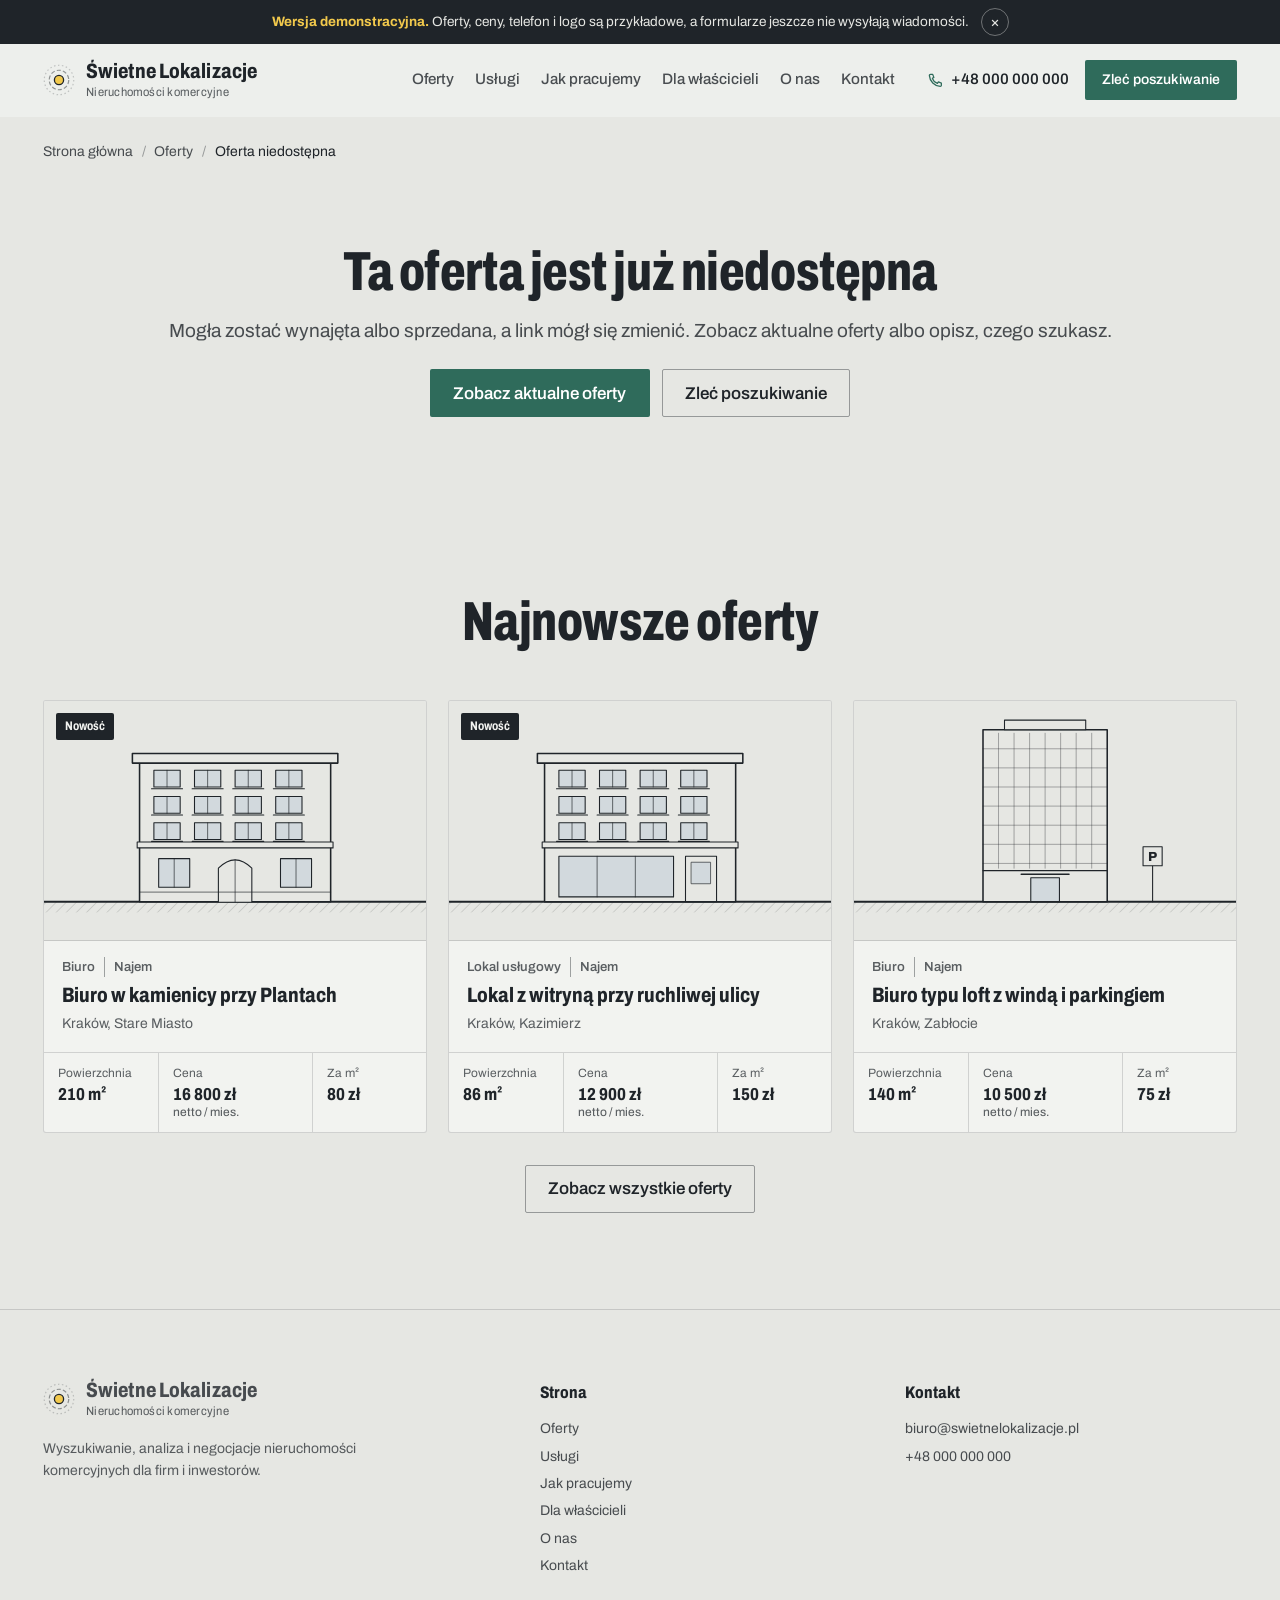
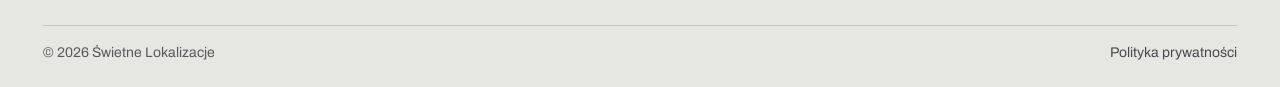
==== commit ac7ae77f: "last" ====
--- a/oferta.html
+++ b/oferta.html
@@ -3,10 +3,27 @@
 <head>
   <meta charset="utf-8">
   <meta name="viewport" content="width=device-width, initial-scale=1">
+  <!-- meta:start -->
   <title>Oferta | Świetne Lokalizacje</title>
   <meta name="description" content="Oferta nieruchomości komercyjnej: parametry, opis, lokalizacja i kontakt z biurem.">
+  <meta name="robots" content="noindex, nofollow">
+  <link rel="canonical" href="https://dominikszewczyk224180.github.io/SwietneLokalizacje/oferta.html">
   <meta name="theme-color" content="#e6e7e3">
+  <meta property="og:type" content="website">
+  <meta property="og:locale" content="pl_PL">
+  <meta property="og:site_name" content="Świetne Lokalizacje">
+  <meta property="og:title" content="Oferta">
+  <meta property="og:description" content="Oferta nieruchomości komercyjnej: parametry, opis, lokalizacja i kontakt z biurem.">
+  <meta property="og:url" content="https://dominikszewczyk224180.github.io/SwietneLokalizacje/oferta.html">
+  <meta property="og:image" content="https://dominikszewczyk224180.github.io/SwietneLokalizacje/img/og-image.png">
+  <meta property="og:image:width" content="1200">
+  <meta property="og:image:height" content="630">
+  <meta name="twitter:card" content="summary_large_image">
+  <link rel="icon" href="favicon.svg" type="image/svg+xml">
+  <link rel="apple-touch-icon" href="img/apple-touch-icon.png">
   <link rel="preload" href="fonts/archivo-latin.woff2" as="font" type="font/woff2" crossorigin>
+  <script>document.documentElement.classList.add('js');</script>
+<!-- meta:end -->
   <link rel="stylesheet" href="css/tokens.css">
   <link rel="stylesheet" href="css/base.css">
   <link rel="stylesheet" href="css/header.css">
@@ -19,6 +36,13 @@
 </head>
 <body>
   <svg width="0" height="0" style="position:absolute" aria-hidden="true" focusable="false"><defs><pattern id="hatch-sm" width="6" height="6" patternUnits="userSpaceOnUse" patternTransform="rotate(45)"><line x1="0" y1="0" x2="0" y2="6" style="stroke:#1f2429;stroke-opacity:.32;stroke-width:.7"/></pattern></defs></svg>
+  <!-- include:header -->
+  <!-- demo-bar:start -->
+  <div class="demo-bar" data-demo-bar>
+    <p><strong>Wersja demonstracyjna.</strong> Oferty, ceny, telefon i&nbsp;logo są przykładowe, a&nbsp;formularze jeszcze nie wysyłają wiadomości.</p>
+    <button type="button" data-demo-close aria-label="Zamknij informację o wersji demonstracyjnej">×</button>
+  </div>
+  <!-- demo-bar:end -->
   <a class="skip-link" href="#main">Przejdź do treści</a>
 
   <header class="site-header" data-header>
@@ -79,6 +103,7 @@
       </div>
     </div>
   </header>
+<!-- /include:header -->
 
   <main id="main" class="offer-page" data-offer-page>
     <div class="container">
@@ -195,7 +220,7 @@
             <label class="lbl" for="a-msg">Wiadomość</label>
             <textarea id="a-msg"></textarea>
           </div>
-          <label class="consent"><input type="checkbox" id="a-consent" aria-describedby="ae-consent"><span>Zgadzam się na przetwarzanie moich danych w&nbsp;celu odpowiedzi na zapytanie. Szczegóły w&nbsp;<a href="#polityka-prywatnosci">polityce prywatności</a>.</span></label>
+          <label class="consent"><input type="checkbox" id="a-consent" aria-describedby="ae-consent"><span>Zgadzam się na przetwarzanie moich danych w&nbsp;celu odpowiedzi na zapytanie. Szczegóły w&nbsp;<a href="polityka-prywatnosci.html">polityce prywatności</a>.</span></label>
           <p class="field-error" id="ae-consent" data-error-for="a-consent"></p>
           <button class="btn btn--primary brief__submit" type="submit">Wyślij zapytanie</button>
           <p class="brief__status" data-ask-status role="status" aria-live="polite"></p>
@@ -217,6 +242,7 @@
     </div>
   </main>
 
+  <!-- include:footer -->
   <footer class="site-footer">
     <div class="container footer-grid">
       <div class="footer-about">
@@ -236,7 +262,7 @@
       <nav aria-label="Stopka">
         <h2>Strona</h2>
         <ul>
-          <li><a href="oferty.html">Oferty</a></li>
+          <li><a href="oferty.html" aria-current="page">Oferty</a></li>
           <li><a href="index.html#uslugi">Usługi</a></li>
           <li><a href="index.html#jak-pracujemy">Jak pracujemy</a></li>
           <li><a href="index.html#dla-wlascicieli">Dla właścicieli</a></li>
@@ -255,10 +281,11 @@
     <div class="container">
       <div class="footer-bottom">
         <span>© 2026 Świetne Lokalizacje</span>
-        <a href="#polityka-prywatnosci">Polityka prywatności</a>
+        <a href="polityka-prywatnosci.html">Polityka prywatności</a>
       </div>
     </div>
   </footer>
+<!-- /include:footer -->
   <dialog class="lightbox" data-lightbox aria-label="Galeria na pełnym ekranie">
     <div class="lightbox__stage" data-lb-stage></div>
     <span class="lightbox__count" data-lb-count></span>
--- a/css/tokens.css
+++ b/css/tokens.css
@@ -16,7 +16,7 @@
 
   /* --- Pochodne ------------------------------------------------------- */
   --ink-80: rgb(31 36 41 / 0.8);
-  --ink-64: rgb(31 36 41 / 0.64);
+  --ink-64: rgb(31 36 41 / 0.72); /* drugi plan tekstu, kontrast min. 4,5:1 */
   --ink-40: rgb(31 36 41 / 0.4);
   --ink-16: rgb(31 36 41 / 0.16);
   --ink-08: rgb(31 36 41 / 0.08);
--- a/css/header.css
+++ b/css/header.css
@@ -1,3 +1,36 @@
+/* =====================================================================
+   Pasek wersji demonstracyjnej (do usunięcia przy starcie: DEMO = False
+   w tools/build_pages.py)
+   ===================================================================== */
+.demo-bar {
+  display: flex;
+  align-items: center;
+  justify-content: center;
+  gap: 0.75rem;
+  padding: 0.5rem var(--gutter);
+  background: var(--ink);
+  color: var(--paper);
+  font-size: 0.85rem;
+  line-height: 1.4;
+  text-align: center;
+}
+.demo-bar[hidden] { display: none; }
+.demo-bar strong { color: var(--signal); font-weight: 700; }
+.demo-bar button {
+  flex: none;
+  display: grid;
+  place-items: center;
+  width: 1.75rem;
+  height: 1.75rem;
+  border: 1px solid rgb(230 231 227 / 0.4);
+  border-radius: 50%;
+  background: none;
+  color: inherit;
+  font-size: 1rem;
+  line-height: 1;
+  cursor: pointer;
+}
+
 /* =====================================================================
    Nagłówek
    ===================================================================== */
@@ -210,6 +243,15 @@
   }
 }
 
+@media (max-width: 380px) {
+  .site-header__inner { gap: var(--space-3); }
+  .header-actions { gap: var(--space-2); }
+  .brand__name { font-size: 1.15rem; }
+  .brand__mark { width: 1.7rem; height: 1.7rem; }
+  .nav-toggle { width: 2.5rem; padding: 0; justify-content: center; }
+  .nav-toggle [data-nav-label] { position: absolute; width: 1px; height: 1px; overflow: hidden; clip: rect(0 0 0 0); }
+}
+
 @media (min-width: 1121px) {
   .mobile-menu {
     display: none !important;
--- a/css/sections.css
+++ b/css/sections.css
@@ -330,3 +330,20 @@
 @media (prefers-reduced-motion: reduce) {
   html { scroll-behavior: auto; }
 }
+
+/* --- Polityka prywatności ---------------------------------------------------- */
+.legal { max-width: 46rem; margin: 0 auto; padding: clamp(1.5rem, 1rem + 2vw, 2.75rem) 0 clamp(4rem, 2rem + 4vw, 6rem); }
+.legal .page-title { text-align: left; }
+.legal__note { margin-top: var(--space-5); padding: 0.85rem 1.1rem; border-left: 4px solid var(--signal); background: rgb(242 201 76 / 0.18); }
+.legal__date { margin-top: var(--space-4); font-size: var(--text-sm); color: var(--ink-64); }
+.legal h2 { margin-top: var(--space-7); padding-bottom: 0.5rem; border-bottom: 2px solid var(--ink); font-family: var(--font-display); font-size: 1.5rem; font-stretch: var(--stretch-label); font-weight: 780; }
+.legal p, .legal li { color: var(--ink-80); }
+.legal p { margin-top: var(--space-4); }
+.legal ul { margin-top: var(--space-4); padding-left: 1.2rem; list-style: square; }
+.legal li + li { margin-top: 0.45rem; }
+.legal a { font-weight: 600; text-decoration-color: var(--signal); text-decoration-thickness: 2px; text-underline-offset: 0.2em; }
+
+/* --- 404 ----------------------------------------------------------------------- */
+.missing-404 { max-width: 40rem; margin: 0 auto; padding: clamp(2.5rem, 1.5rem + 4vw, 5rem) 0 clamp(4rem, 2rem + 5vw, 7rem); text-align: center; }
+.missing-404__drawing { max-width: 26rem; margin: 0 auto var(--space-5); aspect-ratio: 16 / 10; }
+.missing-404 .invite-actions { justify-content: center; margin-top: var(--space-6); }
--- a/css/offers.css
+++ b/css/offers.css
@@ -102,7 +102,7 @@
 }
 .offer__specs div { padding: 0.65rem 0.9rem 0.75rem; }
 .offer__specs div + div { border-left: 1px solid var(--ink-16); }
-.offer__specs dt { font-size: 0.72rem; color: var(--ink-64); }
+.offer__specs dt { font-size: 0.75rem; color: var(--ink-64); }
 .offer__specs dd {
   margin: 0.15rem 0 0;
   font-family: var(--font-display);
@@ -116,7 +116,7 @@
   display: block;
   margin-top: 0.1rem;
   font-family: var(--font-sans);
-  font-size: 0.7rem;
+  font-size: 0.75rem;
   font-stretch: 100%;
   font-weight: 450;
   color: var(--ink-64);
@@ -634,4 +634,12 @@
 }
 
 .offers-all { margin-top: var(--space-6); text-align: center; }
+
+/* miejsce zarezerwowane, zanim skrypt wstawi oferty */
+.offers-tabs:empty { min-height: 2.65rem; }
+.results-count:empty::before { content: "\00a0"; }
+[data-results]:empty, [data-offers-grid]:empty { min-height: 110vh; }
+/* karta oferty pokazuje się dopiero wypełniona; bez skryptu i tak po 3 s */
+.js [data-o-body]:not(.is-ready) { visibility: hidden; animation: show-anyway 0s 3s forwards; }
+@keyframes show-anyway { to { visibility: visible; } }
 .offers-all + .offers-more { margin-top: var(--space-4); }
